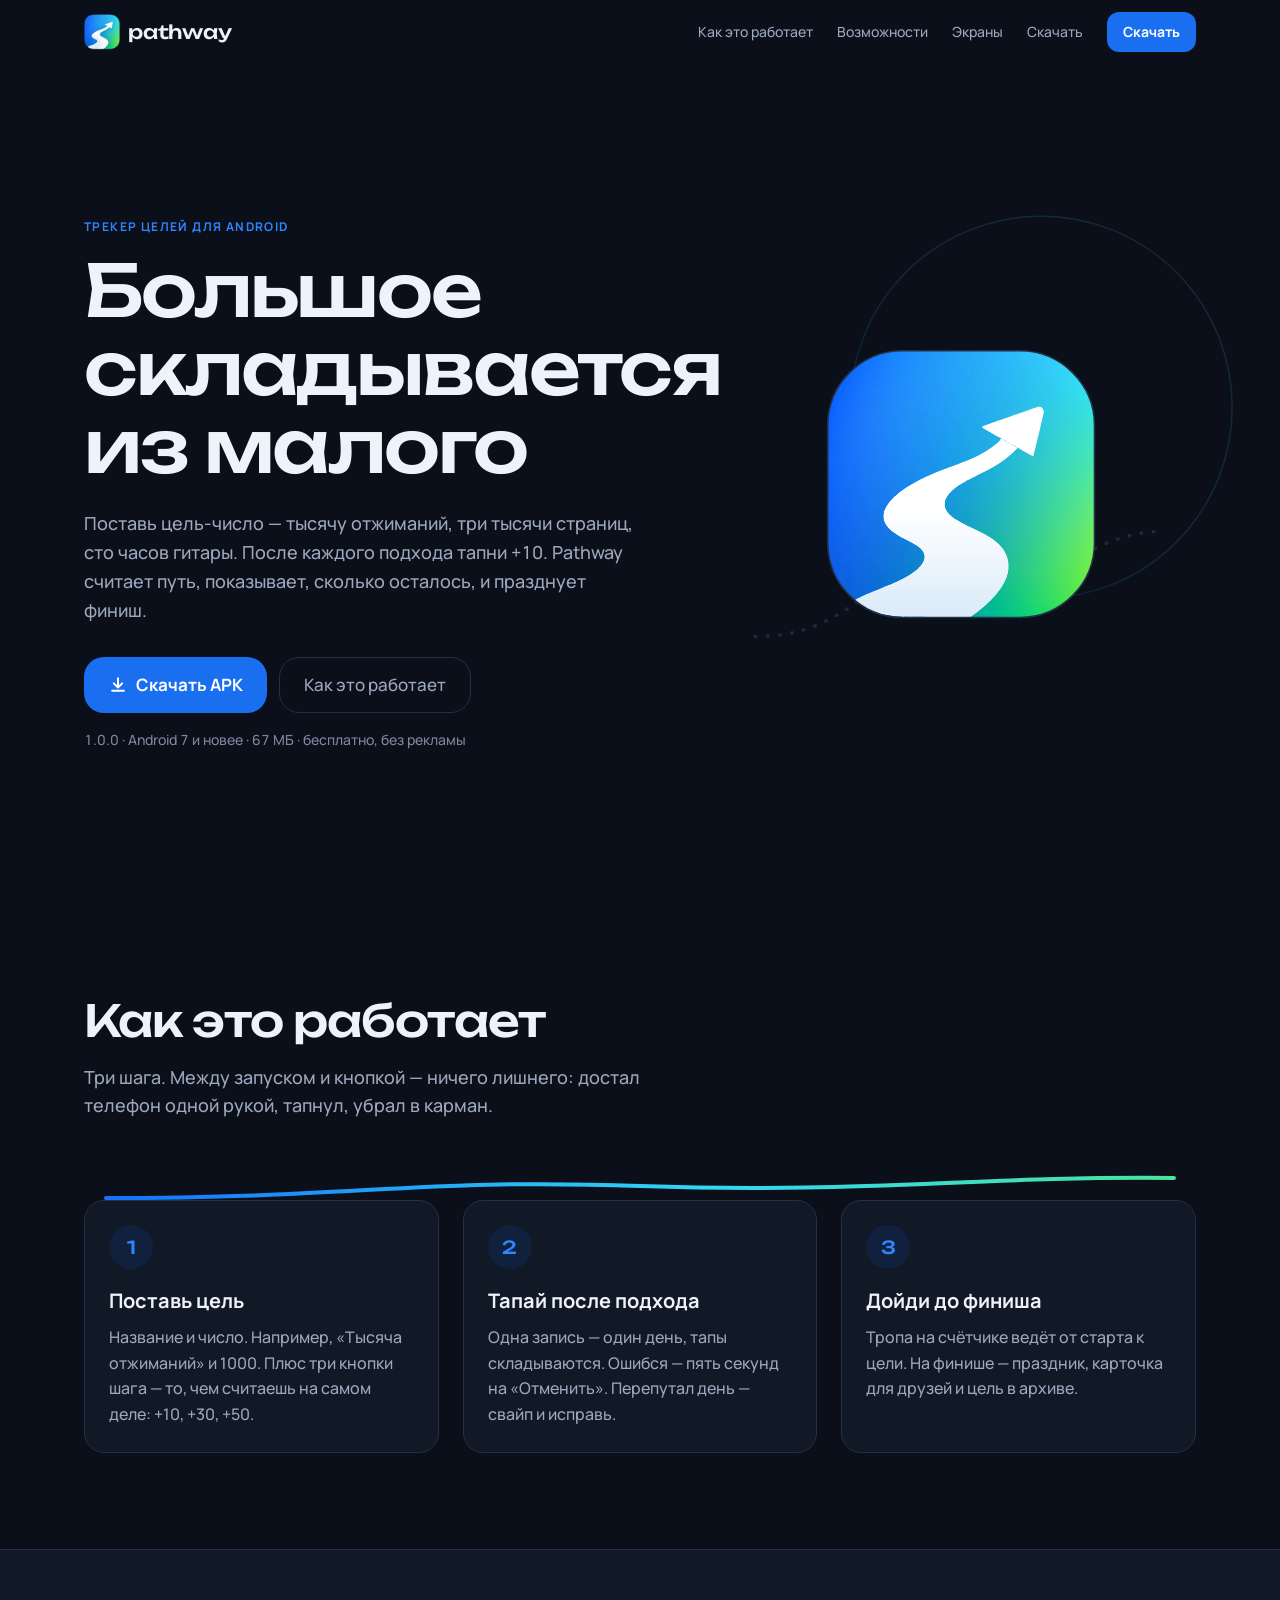
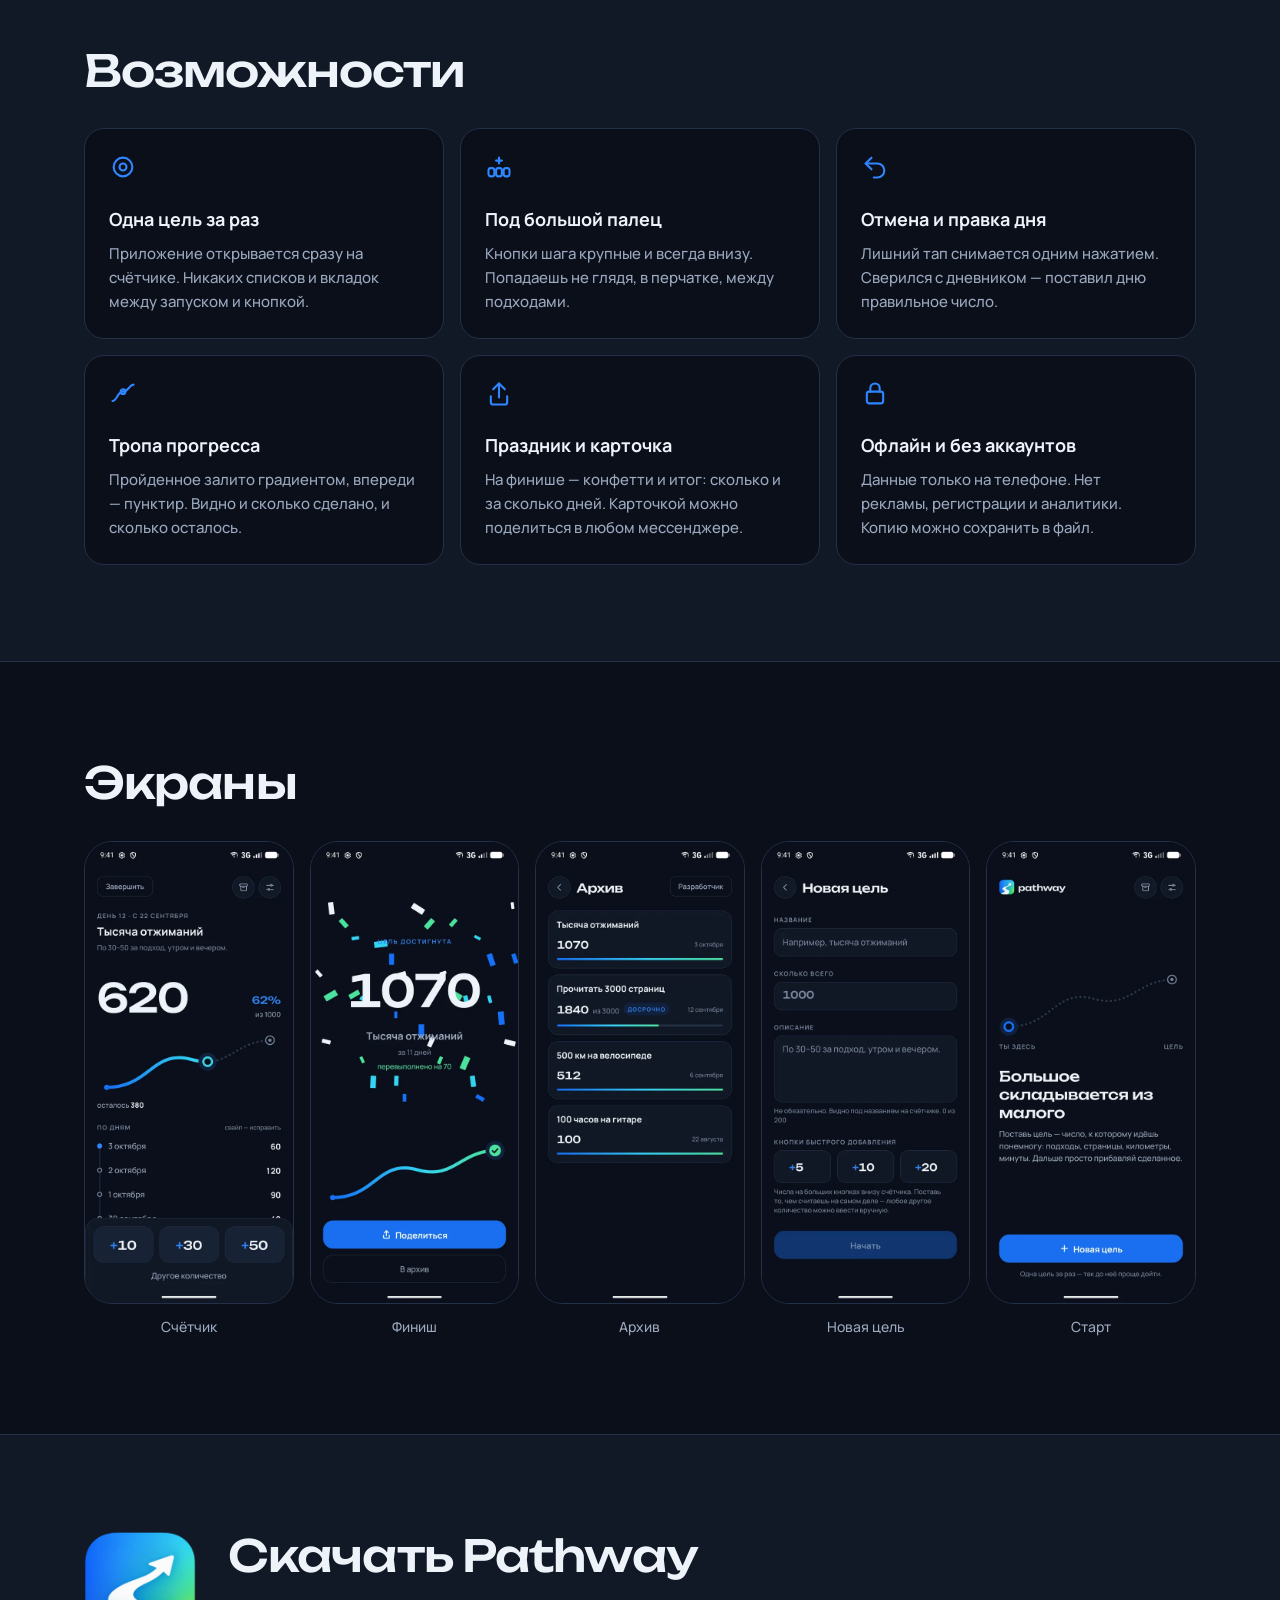
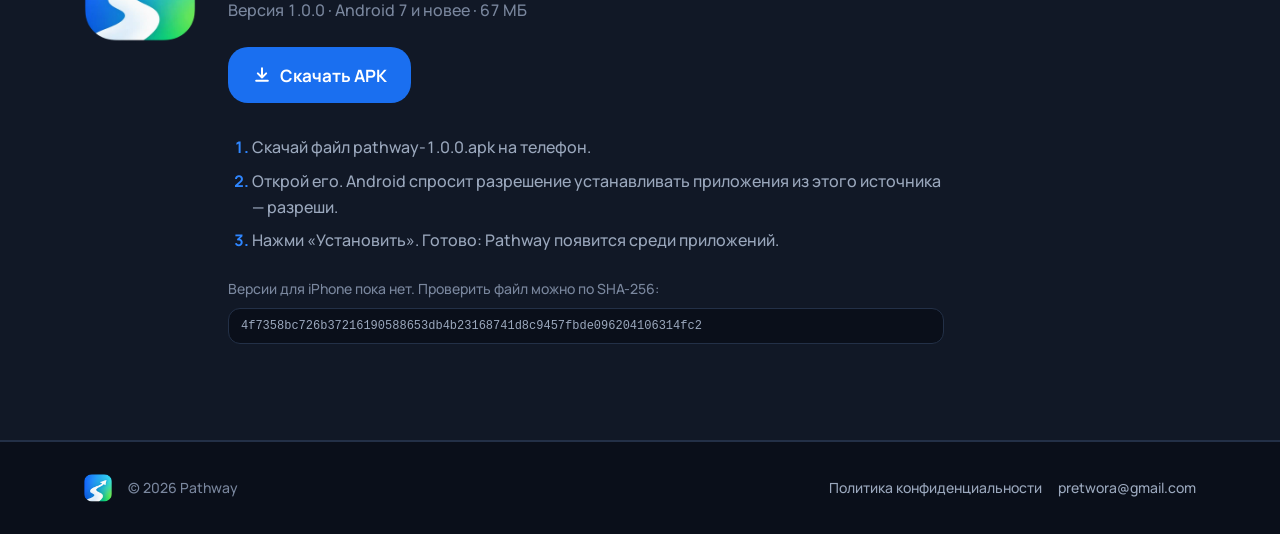
==== index.html @ 086812c8 "Сайт приложения Pathway Одностраничник в стиле приложения (палитра «Фирменная», Unbounded и Manrope)" ====
<!doctype html>
<html lang="ru">
<head>
  <meta charset="utf-8">
  <meta name="viewport" content="width=device-width, initial-scale=1">
  <title>Pathway — трекер целей, к которым идут по чуть-чуть</title>
  <meta name="description" content="Pathway — бесплатное приложение для Android: ставишь цель-число, после каждого подхода тапаешь +10, приложение считает путь и празднует финиш. Без рекламы, аккаунтов и интернета.">
  <meta name="theme-color" content="#0A0F1A">
  <link rel="icon" href="assets/img/favicon-32.png" sizes="32x32">
  <link rel="apple-touch-icon" href="assets/img/apple-touch-icon.png">
  <link rel="stylesheet" href="assets/css/style.css?v=1">
  <meta property="og:title" content="Pathway — большое складывается из малого">
  <meta property="og:description" content="Трекер целей для Android: тысяча отжиманий, три тысячи страниц, сто часов гитары. Тапаешь после каждого подхода — приложение ведёт к финишу.">
  <meta property="og:type" content="website">
  <meta property="og:image" content="https://pretwora.github.io/pathway-web/assets/img/og.png">
  <meta name="twitter:card" content="summary_large_image">
</head>
<body>

<header class="header" id="top">
  <div class="header__inner">
    <a class="header__brand" href="#top" aria-label="Pathway — в начало">
      <img src="assets/img/logo-96.png" alt="" width="36" height="36">
      <span class="header__name">pathway</span>
    </a>
    <nav class="header__nav" id="nav">
      <a href="#how">Как это работает</a>
      <a href="#features">Возможности</a>
      <a href="#screens">Экраны</a>
      <a href="#download">Скачать</a>
    </nav>
    <a class="btn btn--primary btn--small header__cta" href="#download">Скачать</a>
    <button class="header__burger" id="burger" type="button" aria-label="Открыть меню" aria-expanded="false" aria-controls="nav">
      <span></span><span></span><span></span>
    </button>
  </div>
</header>

<main>

  <section class="hero">
    <div class="container hero__inner">
      <div class="hero__text">
        <p class="eyebrow cascade">Трекер целей для Android</p>
        <h1 class="hero__title cascade">Большое складывается из малого</h1>
        <p class="hero__lead cascade">Поставь цель-число — тысячу отжиманий, три тысячи страниц, сто часов гитары.
          После каждого подхода тапни <span class="num">+10</span>. Pathway считает путь, показывает,
          сколько осталось, и празднует финиш.</p>
        <div class="hero__actions cascade">
          <a class="btn btn--primary" href="downloads/pathway-1.0.0.apk" download>
            <svg width="20" height="20" viewBox="0 0 24 24" aria-hidden="true"><path d="M12 4v11M7 10l5 5 5-5M5 19h14"/></svg>
            Скачать APK
          </a>
          <a class="btn btn--ghost" href="#how">Как это работает</a>
        </div>
        <p class="hero__meta cascade num">1.0.0 · Android 7 и новее · 67 МБ · бесплатно, без рекламы</p>
      </div>

      <div class="hero__visual" aria-hidden="true">
        <svg class="logo-anim" id="logoAnim" viewBox="-220 -220 1440 1440">
          <defs>
            <clipPath id="la-tile"><rect width="1000" height="1000" rx="280"/></clipPath>
            <clipPath id="la-flood"><circle id="la-floodc" cx="800" cy="212" r="0"/></clipPath>
            <linearGradient id="la-shade" x1="0" y1="600" x2="0" y2="1000" gradientUnits="userSpaceOnUse">
              <stop offset="0" stop-color="#FFFFFF"/><stop offset="1" stop-color="#D9EAF9"/>
            </linearGradient>
            <linearGradient id="la-ring" x1="0" y1="1" x2="1" y2="0">
              <stop offset="0" stop-color="#1471FD"/><stop offset=".55" stop-color="#30D6F4"/><stop offset="1" stop-color="#4BE39D"/>
            </linearGradient>
            <mask id="la-reveal" maskUnits="userSpaceOnUse" x="0" y="0" width="1000" height="1000"><g id="la-bands"></g></mask>
          </defs>
          <circle id="la-ringc" cx="800" cy="212" r="0" fill="none" stroke="url(#la-ring)" stroke-width="10" opacity="0"/>
          <g id="la-tileg">
            <g clip-path="url(#la-tile)">
              <rect width="1000" height="1000" fill="#111826"/>
              <image href="assets/img/tile-bg.webp" width="1000" height="1000" clip-path="url(#la-flood)" preserveAspectRatio="none"/>
              <path id="la-road" fill="url(#la-shade)" mask="url(#la-reveal)"/>
              <g id="la-arrow" opacity="0"><path id="la-arrowp" fill="#FFFFFF"/></g>
            </g>
            <rect id="la-border" width="1000" height="1000" rx="280" fill="none" stroke="#233047" stroke-width="6"/>
          </g>
        </svg>
        <svg class="hero__trail" viewBox="0 0 342 128" preserveAspectRatio="none">
          <defs>
            <linearGradient id="ht-grad" gradientUnits="userSpaceOnUse" x1="18" y1="108" x2="322" y2="20">
              <stop offset="0" stop-color="#1471FD"/><stop offset=".55" stop-color="#30D6F4"/><stop offset="1" stop-color="#4BE39D"/>
            </linearGradient>
          </defs>
          <path d="M18 108C98 108 104 36 176 56C244 75 256 22 322 20" class="trail-dots"/>
        </svg>
      </div>
    </div>
  </section>

  <section class="section" id="how">
    <div class="container">
      <h2 class="section__title reveal">Как это работает</h2>
      <p class="section__lead reveal">Три шага. Между запуском и кнопкой — ничего лишнего: достал телефон одной рукой, тапнул, убрал в карман.</p>
      <div class="steps">
        <svg class="steps__trail" viewBox="0 0 1000 40" preserveAspectRatio="none" aria-hidden="true">
          <defs>
            <linearGradient id="st-grad" x1="0" y1="0" x2="1" y2="0">
              <stop offset="0" stop-color="#1471FD"/><stop offset=".55" stop-color="#30D6F4"/><stop offset="1" stop-color="#4BE39D"/>
            </linearGradient>
          </defs>
          <path class="steps__dots" d="M20 30 C 250 30, 300 10, 500 18 S 800 8, 980 10"/>
          <path class="steps__line" id="stepsLine" d="M20 30 C 250 30, 300 10, 500 18 S 800 8, 980 10" pathLength="100"/>
        </svg>
        <article class="step reveal">
          <span class="step__num num">1</span>
          <h3>Поставь цель</h3>
          <p>Название и число. Например, «Тысяча отжиманий» и 1000. Плюс три кнопки шага — то, чем считаешь на самом деле: +10, +30, +50.</p>
        </article>
        <article class="step reveal">
          <span class="step__num num">2</span>
          <h3>Тапай после подхода</h3>
          <p>Одна запись — один день, тапы складываются. Ошибся — пять секунд на «Отменить». Перепутал день — свайп и исправь.</p>
        </article>
        <article class="step reveal">
          <span class="step__num num">3</span>
          <h3>Дойди до финиша</h3>
          <p>Тропа на счётчике ведёт от старта к цели. На финише — праздник, карточка для друзей и цель в архиве.</p>
        </article>
      </div>
    </div>
  </section>

  <section class="section section--surface" id="features">
    <div class="container">
      <h2 class="section__title reveal">Возможности</h2>
      <div class="features">
        <article class="feature reveal">
          <svg viewBox="0 0 24 24" aria-hidden="true"><circle cx="12" cy="12" r="8"/><circle cx="12" cy="12" r="3"/></svg>
          <h3>Одна цель за раз</h3>
          <p>Приложение открывается сразу на счётчике. Никаких списков и вкладок между запуском и кнопкой.</p>
        </article>
        <article class="feature reveal">
          <svg viewBox="0 0 24 24" aria-hidden="true"><rect x="3" y="13" width="5" height="7" rx="2"/><rect x="9.5" y="13" width="5" height="7" rx="2"/><rect x="16" y="13" width="5" height="7" rx="2"/><path d="M12 4v5M9.5 6.5h5"/></svg>
          <h3>Под большой палец</h3>
          <p>Кнопки шага крупные и всегда внизу. Попадаешь не глядя, в перчатке, между подходами.</p>
        </article>
        <article class="feature reveal">
          <svg viewBox="0 0 24 24" aria-hidden="true"><path d="M9 14L4 9l5-5"/><path d="M4 9h10a6 6 0 0 1 0 12h-3"/></svg>
          <h3>Отмена и правка дня</h3>
          <p>Лишний тап снимается одним нажатием. Сверился с дневником — поставил дню правильное число.</p>
        </article>
        <article class="feature reveal">
          <svg viewBox="0 0 24 24" aria-hidden="true"><path d="M3 18c4 0 4-8 9-8s5-6 9-6"/><circle cx="12" cy="10" r="2"/></svg>
          <h3>Тропа прогресса</h3>
          <p>Пройденное залито градиентом, впереди — пунктир. Видно и сколько сделано, и сколько осталось.</p>
        </article>
        <article class="feature reveal">
          <svg viewBox="0 0 24 24" aria-hidden="true"><path d="M12 3v12"/><path d="M7 8l5-5 5 5"/><path d="M5 14v5a2 2 0 0 0 2 2h10a2 2 0 0 0 2-2v-5"/></svg>
          <h3>Праздник и карточка</h3>
          <p>На финише — конфетти и итог: сколько и за сколько дней. Карточкой можно поделиться в любом мессенджере.</p>
        </article>
        <article class="feature reveal">
          <svg viewBox="0 0 24 24" aria-hidden="true"><rect x="5" y="10" width="14" height="10" rx="2"/><path d="M8 10V7a4 4 0 0 1 8 0v3"/></svg>
          <h3>Офлайн и без аккаунтов</h3>
          <p>Данные только на телефоне. Нет рекламы, регистрации и аналитики. Копию можно сохранить в файл.</p>
        </article>
      </div>
    </div>
  </section>

  <section class="section" id="screens">
    <div class="container">
      <h2 class="section__title reveal">Экраны</h2>
      <div class="screens">
        <figure class="screen reveal">
          <img src="assets/img/screen-counter.webp" alt="Счётчик: 620 из 1000, тропа прогресса, кнопки +10, +30, +50" width="360" height="800" loading="lazy">
          <figcaption>Счётчик</figcaption>
        </figure>
        <figure class="screen reveal">
          <img src="assets/img/screen-win.webp" alt="Экран победы: цель достигнута, 1070, перевыполнено на 70" width="360" height="800" loading="lazy">
          <figcaption>Финиш</figcaption>
        </figure>
        <figure class="screen reveal">
          <img src="assets/img/screen-archive.webp" alt="Архив закрытых целей с результатами" width="360" height="800" loading="lazy">
          <figcaption>Архив</figcaption>
        </figure>
        <figure class="screen reveal">
          <img src="assets/img/screen-new.webp" alt="Форма новой цели: название, число, описание, кнопки шага" width="360" height="800" loading="lazy">
          <figcaption>Новая цель</figcaption>
        </figure>
        <figure class="screen reveal">
          <img src="assets/img/screen-home.webp" alt="Старт: пустая тропа и кнопка «Новая цель»" width="360" height="800" loading="lazy">
          <figcaption>Старт</figcaption>
        </figure>
      </div>
    </div>
  </section>

  <section class="section section--surface" id="download">
    <div class="container">
      <div class="download reveal">
        <img class="download__logo" src="assets/img/logo-256.webp" alt="Логотип Pathway" width="112" height="112">
        <div class="download__body">
          <h2 class="section__title">Скачать Pathway</h2>
          <p class="download__meta num">Версия 1.0.0 · Android 7 и новее · 67 МБ</p>
          <a class="btn btn--primary" href="downloads/pathway-1.0.0.apk" download>
            <svg width="20" height="20" viewBox="0 0 24 24" aria-hidden="true"><path d="M12 4v11M7 10l5 5 5-5M5 19h14"/></svg>
            Скачать APK
          </a>
          <ol class="install">
            <li>Скачай файл <span class="num">pathway-1.0.0.apk</span> на телефон.</li>
            <li>Открой его. Android спросит разрешение устанавливать приложения из этого источника — разреши.</li>
            <li>Нажми «Установить». Готово: Pathway появится среди приложений.</li>
          </ol>
          <p class="download__note">Версии для iPhone пока нет. Проверить файл можно по SHA-256:
            <code class="num">4f7358bc726b37216190588653db4b23168741d8c9457fbde096204106314fc2</code></p>
        </div>
      </div>
    </div>
  </section>

</main>

<footer class="footer">
  <div class="container footer__inner">
    <img src="assets/img/logo-96.png" alt="" width="28" height="28">
    <span>© 2026 Pathway</span>
    <a href="privacy.html">Политика конфиденциальности</a>
    <a href="mailto:pretwora@gmail.com">pretwora@gmail.com</a>
  </div>
</footer>

<script src="assets/js/logo-data.js?v=1" defer></script>
<script src="assets/js/main.js?v=1" defer></script>
</body>
</html>
---- assets/css/style.css ----
/* Pathway — сайт приложения. Токены из дизайн-системы приложения (палитра
   «Фирменная»): тёмная тема всегда, никаких box-shadow, глубина — границами
   и яркостью поверхностей. Градиент логотипа — только на тропе. */

@font-face { font-family: 'Manrope'; src: url('../fonts/Manrope_400Regular.woff2') format('woff2'); font-weight: 400; font-display: swap; }
@font-face { font-family: 'Manrope'; src: url('../fonts/Manrope_500Medium.woff2') format('woff2'); font-weight: 500; font-display: swap; }
@font-face { font-family: 'Manrope'; src: url('../fonts/Manrope_700Bold.woff2') format('woff2'); font-weight: 700; font-display: swap; }
@font-face { font-family: 'Unbounded'; src: url('../fonts/Unbounded_500Medium.woff2') format('woff2'); font-weight: 500; font-display: swap; }

:root {
  --bg: #0A0F1A;
  --surface: #111826;
  --surface-raised: #172134;
  --border: #233047;
  --text: #EEF3FA;
  --text-secondary: #9BA8BD;
  --text-tertiary: #7A879E;
  --accent: #2F86FF;
  --accent-fill: #1A6FF0;
  --accent-fill-pressed: #155CC8;
  --accent-muted: #10213D;
  --trail-dots: #2E3B53;
  --trail: linear-gradient(90deg, #1471FD, #30D6F4 55%, #4BE39D);

  --s-1: 4px; --s-2: 8px; --s-3: 12px; --s-4: 16px;
  --s-5: 24px; --s-6: 32px; --s-7: 48px; --s-8: 64px; --s-9: 96px;
  --r-s: 12px; --r-m: 16px; --r-l: 20px; --r-xl: 28px;

  --display: 'Unbounded', system-ui, sans-serif;
  --body: 'Manrope', system-ui, sans-serif;
  --ease: cubic-bezier(0.25, 0.46, 0.45, 0.94);
  --t-fast: 80ms; --t-base: 200ms; --t-slow: 400ms;
}

* { margin: 0; padding: 0; box-sizing: border-box; }
html { scroll-behavior: smooth; scroll-padding-top: 72px; }
body {
  background: var(--bg);
  color: var(--text);
  font: 500 16px/1.6 var(--body);
  -webkit-font-smoothing: antialiased;
}
img { display: block; max-width: 100%; height: auto; }
a { color: inherit; text-decoration: none; }
.num { font-variant-numeric: tabular-nums; }
.container { max-width: 1160px; margin: 0 auto; padding: 0 var(--s-5); }

/* ---------- Кнопки ---------- */
.btn {
  display: inline-flex; align-items: center; justify-content: center; gap: var(--s-2);
  height: 56px; padding: 0 var(--s-5);
  border-radius: var(--r-l);
  font: 700 17px/1 var(--body);
  transition: background var(--t-base) var(--ease), transform var(--t-fast) var(--ease), color var(--t-base) var(--ease);
}
.btn svg { fill: none; stroke: currentColor; stroke-width: 2.4; stroke-linecap: round; stroke-linejoin: round; }
.btn:active { transform: scale(0.96); }
.btn--primary { background: var(--accent-fill); color: #FFFFFF; }
.btn--primary:hover { background: var(--accent-fill-pressed); }
.btn--ghost { border: 1px solid var(--border); color: var(--text-secondary); font-weight: 500; }
.btn--ghost:hover { background: var(--surface); color: var(--text); }
.btn--small { height: 40px; padding: 0 var(--s-4); border-radius: var(--r-s); font-size: 14px; }
.btn:focus-visible, a:focus-visible, button:focus-visible { outline: 2px solid var(--accent); outline-offset: 3px; }

/* ---------- Шапка ---------- */
.header {
  position: fixed; inset: 0 0 auto 0; z-index: 20;
  border-bottom: 1px solid transparent;
  transition: background var(--t-base) var(--ease), border-color var(--t-base) var(--ease);
}
.header.is-scrolled, .header.is-open {
  background: rgba(10, 15, 26, 0.9);
  backdrop-filter: blur(12px);
  border-bottom-color: var(--border);
}
.header__inner {
  max-width: 1160px; margin: 0 auto;
  padding: var(--s-3) var(--s-5);
  display: flex; align-items: center; gap: var(--s-5);
}
.header__brand { display: flex; align-items: center; gap: var(--s-2); margin-right: auto; }
.header__name { font: 500 19px/1 var(--display); letter-spacing: -0.2px; }
.header__nav { display: flex; gap: var(--s-5); }
.header__nav a { color: var(--text-secondary); font-size: 14px; transition: color var(--t-base) var(--ease); }
.header__nav a:hover { color: var(--text); }
.header__burger {
  display: none; flex-direction: column; gap: 5px;
  width: 44px; height: 44px; align-items: center; justify-content: center;
  background: var(--surface); border: 1px solid var(--border); border-radius: 50%;
  cursor: pointer;
}
.header__burger span { width: 18px; height: 2px; background: var(--text); border-radius: 1px; }

/* ---------- Hero ---------- */
.hero { padding: 132px 0 var(--s-8); overflow: hidden; }
.hero__inner {
  display: grid; grid-template-columns: 1.1fr 0.9fr; gap: var(--s-7); align-items: center;
  min-height: calc(100svh - 196px);
}
.eyebrow {
  font-size: 12px; font-weight: 700; letter-spacing: 1.4px; text-transform: uppercase;
  color: var(--accent); margin-bottom: var(--s-4);
}
.hero__title {
  font: 500 clamp(38px, 6vw, 72px)/1.08 var(--display);
  letter-spacing: -0.03em;
  margin-bottom: var(--s-5);
}
.hero__lead { max-width: 560px; color: var(--text-secondary); font-size: 18px; margin-bottom: var(--s-6); }
.hero__actions { display: flex; gap: var(--s-3); flex-wrap: wrap; margin-bottom: var(--s-4); }
.hero__meta { color: var(--text-tertiary); font-size: 14px; }

.hero__visual { position: relative; display: flex; justify-content: center; }
.logo-anim { width: min(420px, 100%); height: auto; overflow: visible; position: relative; z-index: 1; }
.hero__trail {
  position: absolute; left: -10%; right: -10%; bottom: 4%; width: 120%; height: 40%;
  opacity: 0.6; z-index: 0;
}
.trail-dots { fill: none; stroke: var(--trail-dots); stroke-width: 3; stroke-linecap: round; stroke-dasharray: 0.1 9; }

@media (prefers-reduced-motion: no-preference) {
  .cascade { opacity: 0; transform: translateY(16px); animation: cascade-in 600ms var(--ease) forwards; }
  .cascade:nth-child(2) { animation-delay: 100ms; }
  .cascade:nth-child(3) { animation-delay: 200ms; }
  .cascade:nth-child(4) { animation-delay: 300ms; }
  .cascade:nth-child(5) { animation-delay: 400ms; }
  .reveal { opacity: 0; transform: translateY(16px); transition: opacity var(--t-slow) var(--ease), transform var(--t-slow) var(--ease); }
  .reveal.is-visible { opacity: 1; transform: none; }
}
@keyframes cascade-in { to { opacity: 1; transform: none; } }

/* ---------- Секции ---------- */
.section { padding: var(--s-9) 0; }
.section--surface { background: var(--surface); border-top: 1px solid var(--border); border-bottom: 1px solid var(--border); }
.section__title {
  font: 500 clamp(28px, 4vw, 44px)/1.15 var(--display);
  letter-spacing: -0.02em;
  margin-bottom: var(--s-4);
}
.section__lead { color: var(--text-secondary); font-size: 18px; max-width: 620px; margin-bottom: var(--s-7); }

/* ---------- Шаги ---------- */
.steps { position: relative; display: grid; grid-template-columns: repeat(3, 1fr); gap: var(--s-5); padding-top: var(--s-6); }
.steps__trail { position: absolute; top: 0; left: 0; width: 100%; height: 40px; overflow: visible; }
/* Без vector-effect: с ним браузер считает штрих в пикселях экрана, а не в
   pathLength, и анимация прорисовки съезжает. */
.steps__dots { fill: none; stroke: var(--trail-dots); stroke-width: 4; stroke-linecap: round; stroke-dasharray: 0.1 14; }
.steps__line {
  fill: none; stroke: url(#st-grad); stroke-width: 4; stroke-linecap: round;
  stroke-dasharray: 100 100; stroke-dashoffset: 100;
  transition: stroke-dashoffset 1400ms var(--ease);
}
.steps.is-drawn .steps__line { stroke-dashoffset: 0; }
.step {
  background: var(--surface); border: 1px solid var(--border); border-radius: var(--r-l);
  padding: var(--s-5);
}
.step__num {
  display: inline-flex; align-items: center; justify-content: center;
  width: 44px; height: 44px; border-radius: 50%;
  background: var(--accent-muted); color: var(--accent);
  font: 500 18px/1 var(--display);
  margin-bottom: var(--s-4);
}
.step h3 { font-size: 20px; font-weight: 700; margin-bottom: var(--s-2); }
.step p { color: var(--text-secondary); }

/* ---------- Возможности ---------- */
.features { display: grid; grid-template-columns: repeat(3, 1fr); gap: var(--s-4); margin-top: var(--s-6); }
.feature {
  background: var(--bg); border: 1px solid var(--border); border-radius: var(--r-l);
  padding: var(--s-5);
}
.feature svg {
  width: 28px; height: 28px; margin-bottom: var(--s-4);
  fill: none; stroke: var(--accent); stroke-width: 1.8; stroke-linecap: round; stroke-linejoin: round;
}
.feature h3 { font-size: 18px; font-weight: 700; margin-bottom: var(--s-2); }
.feature p { color: var(--text-secondary); font-size: 15px; }

/* ---------- Экраны ---------- */
.screens {
  display: grid; grid-template-columns: repeat(5, 1fr); gap: var(--s-4);
  margin-top: var(--s-6);
}
.screen img {
  width: 100%; border-radius: var(--r-xl);
  border: 1px solid var(--border);
  background: var(--surface);
}
.screen figcaption { margin-top: var(--s-3); text-align: center; color: var(--text-secondary); font-size: 14px; }

/* ---------- Скачать ---------- */
.download { display: grid; grid-template-columns: auto 1fr; gap: var(--s-6); align-items: start; max-width: 860px; }
.download__logo { width: 112px; height: 112px; }
.download__meta { color: var(--text-tertiary); margin-bottom: var(--s-5); }
.install {
  margin: var(--s-6) 0 var(--s-5); padding-left: var(--s-5);
  color: var(--text-secondary);
  display: grid; gap: var(--s-2);
}
.install li::marker { color: var(--accent); font-weight: 700; }
.download__note { color: var(--text-tertiary); font-size: 14px; }
.download__note code {
  display: block; margin-top: var(--s-2);
  font: 500 12px/1.5 ui-monospace, Consolas, monospace;
  color: var(--text-secondary); word-break: break-all;
  background: var(--bg); border: 1px solid var(--border); border-radius: var(--r-s);
  padding: var(--s-2) var(--s-3);
}

/* ---------- Подвал ---------- */
.footer { padding: var(--s-6) 0; border-top: 1px solid var(--border); }
.footer__inner { display: flex; align-items: center; gap: var(--s-4); flex-wrap: wrap; color: var(--text-tertiary); font-size: 14px; }
.footer__inner a { color: var(--text-secondary); transition: color var(--t-base) var(--ease); }
.footer__inner a:hover { color: var(--text); }
.footer__inner span { margin-right: auto; }

/* ---------- Политика ---------- */
.doc { max-width: 720px; padding: 120px var(--s-5) var(--s-8); margin: 0 auto; }
.doc h1 { font: 500 clamp(28px, 4vw, 40px)/1.15 var(--display); letter-spacing: -0.02em; margin-bottom: var(--s-3); }
.doc h2 { font-size: 20px; font-weight: 700; margin: var(--s-6) 0 var(--s-2); }
.doc p, .doc li { color: var(--text-secondary); margin-bottom: var(--s-3); }
.doc ul { padding-left: var(--s-5); }
.doc .updated { color: var(--text-tertiary); font-size: 14px; }
.doc a { color: var(--accent); text-decoration: underline; text-underline-offset: 3px; }

/* ---------- Адаптив ---------- */
@media (max-width: 960px) {
  .hero__inner { grid-template-columns: 1fr; min-height: 0; gap: var(--s-6); }
  .hero__visual { order: -1; }
  .logo-anim { width: min(300px, 80%); }
  .steps, .features { grid-template-columns: 1fr 1fr; }
  .steps__trail { display: none; }
  .screens { grid-template-columns: repeat(5, 62%); overflow-x: auto; scroll-snap-type: x mandatory; padding-bottom: var(--s-3); }
  .screen { scroll-snap-align: start; }
}
@media (max-width: 720px) {
  .header__nav {
    position: absolute; top: 100%; left: 0; right: 0;
    flex-direction: column; gap: 0;
    background: var(--bg); border-bottom: 1px solid var(--border);
    padding: var(--s-2) var(--s-5) var(--s-4);
    display: none;
  }
  .header__nav.is-open { display: flex; }
  .header__nav a { padding: var(--s-3) 0; font-size: 16px; }
  .header__cta { display: none; }
  .header__burger { display: flex; }
  .hero { padding-top: 104px; }
  .steps, .features { grid-template-columns: 1fr; }
  .section { padding: var(--s-8) 0; }
  .download { grid-template-columns: 1fr; }
  .download__logo { width: 88px; height: 88px; }
  .footer__inner span { margin-right: 0; width: 100%; }
}
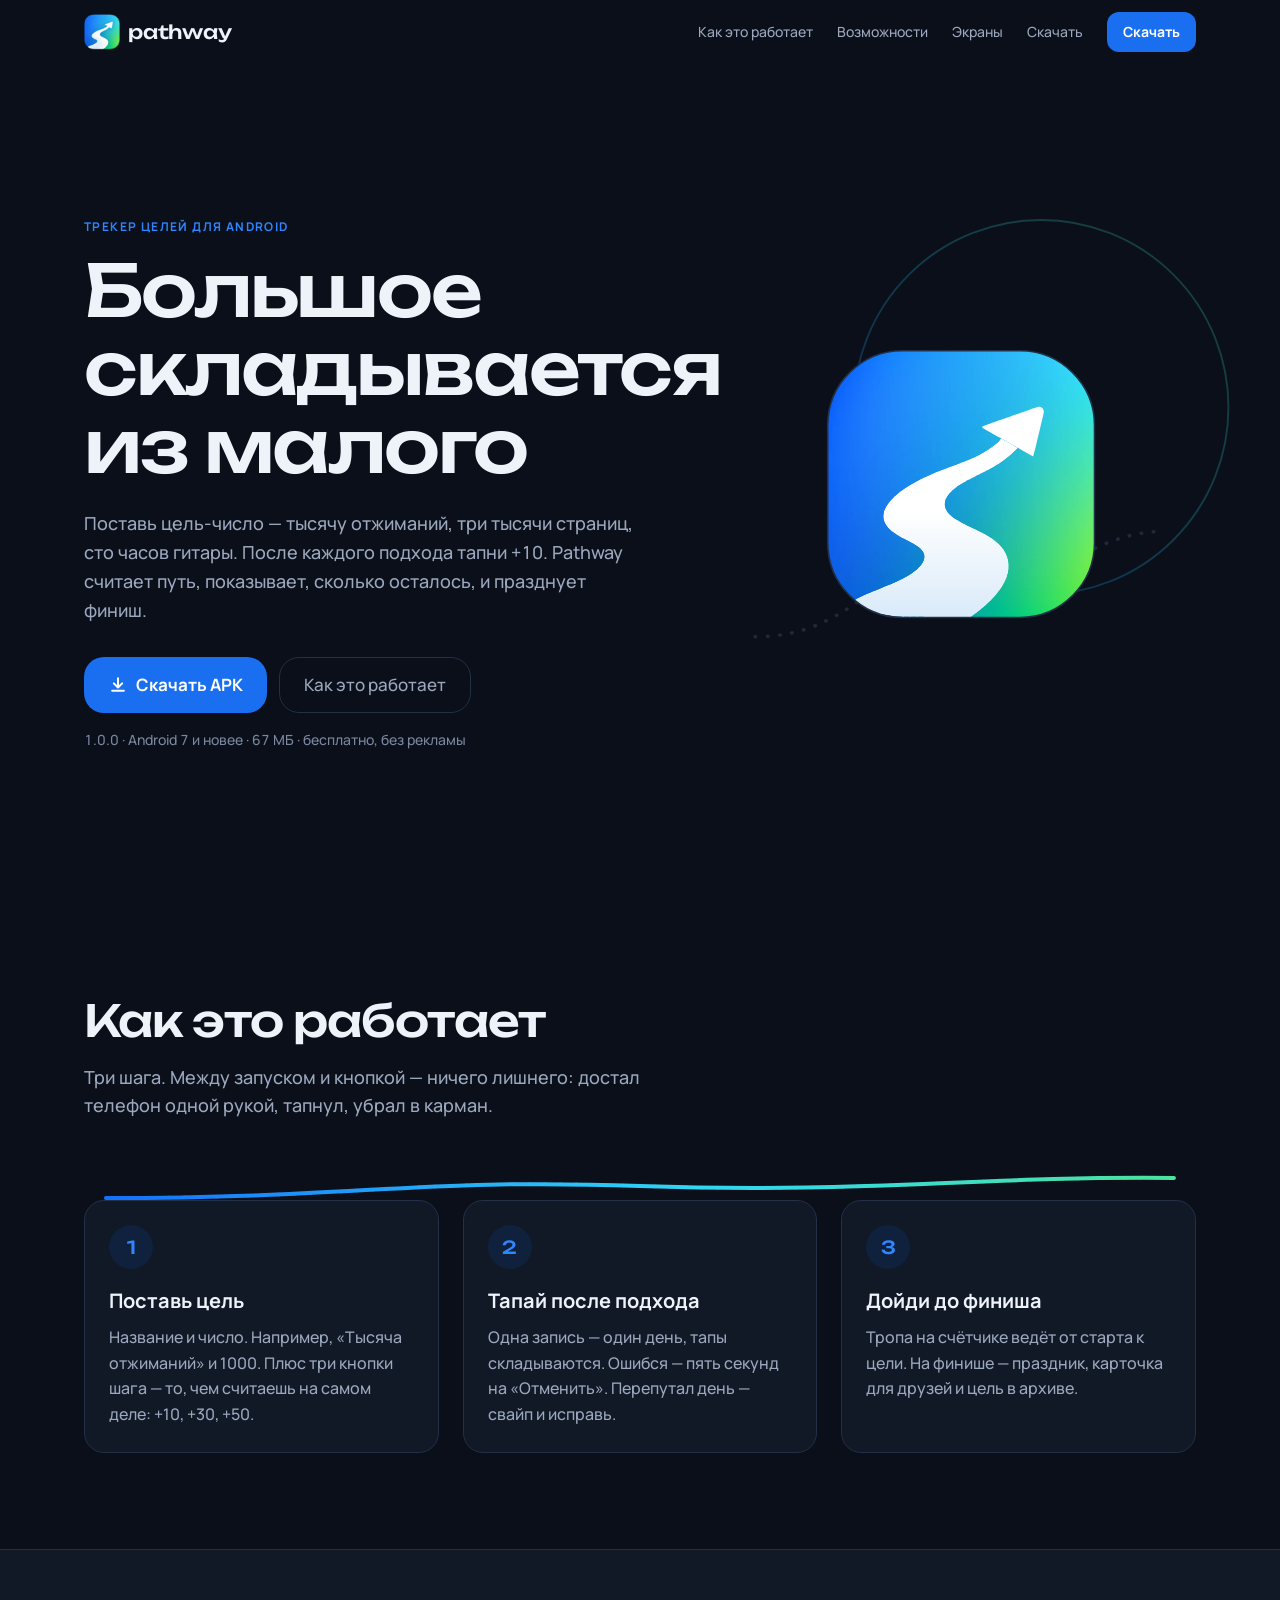
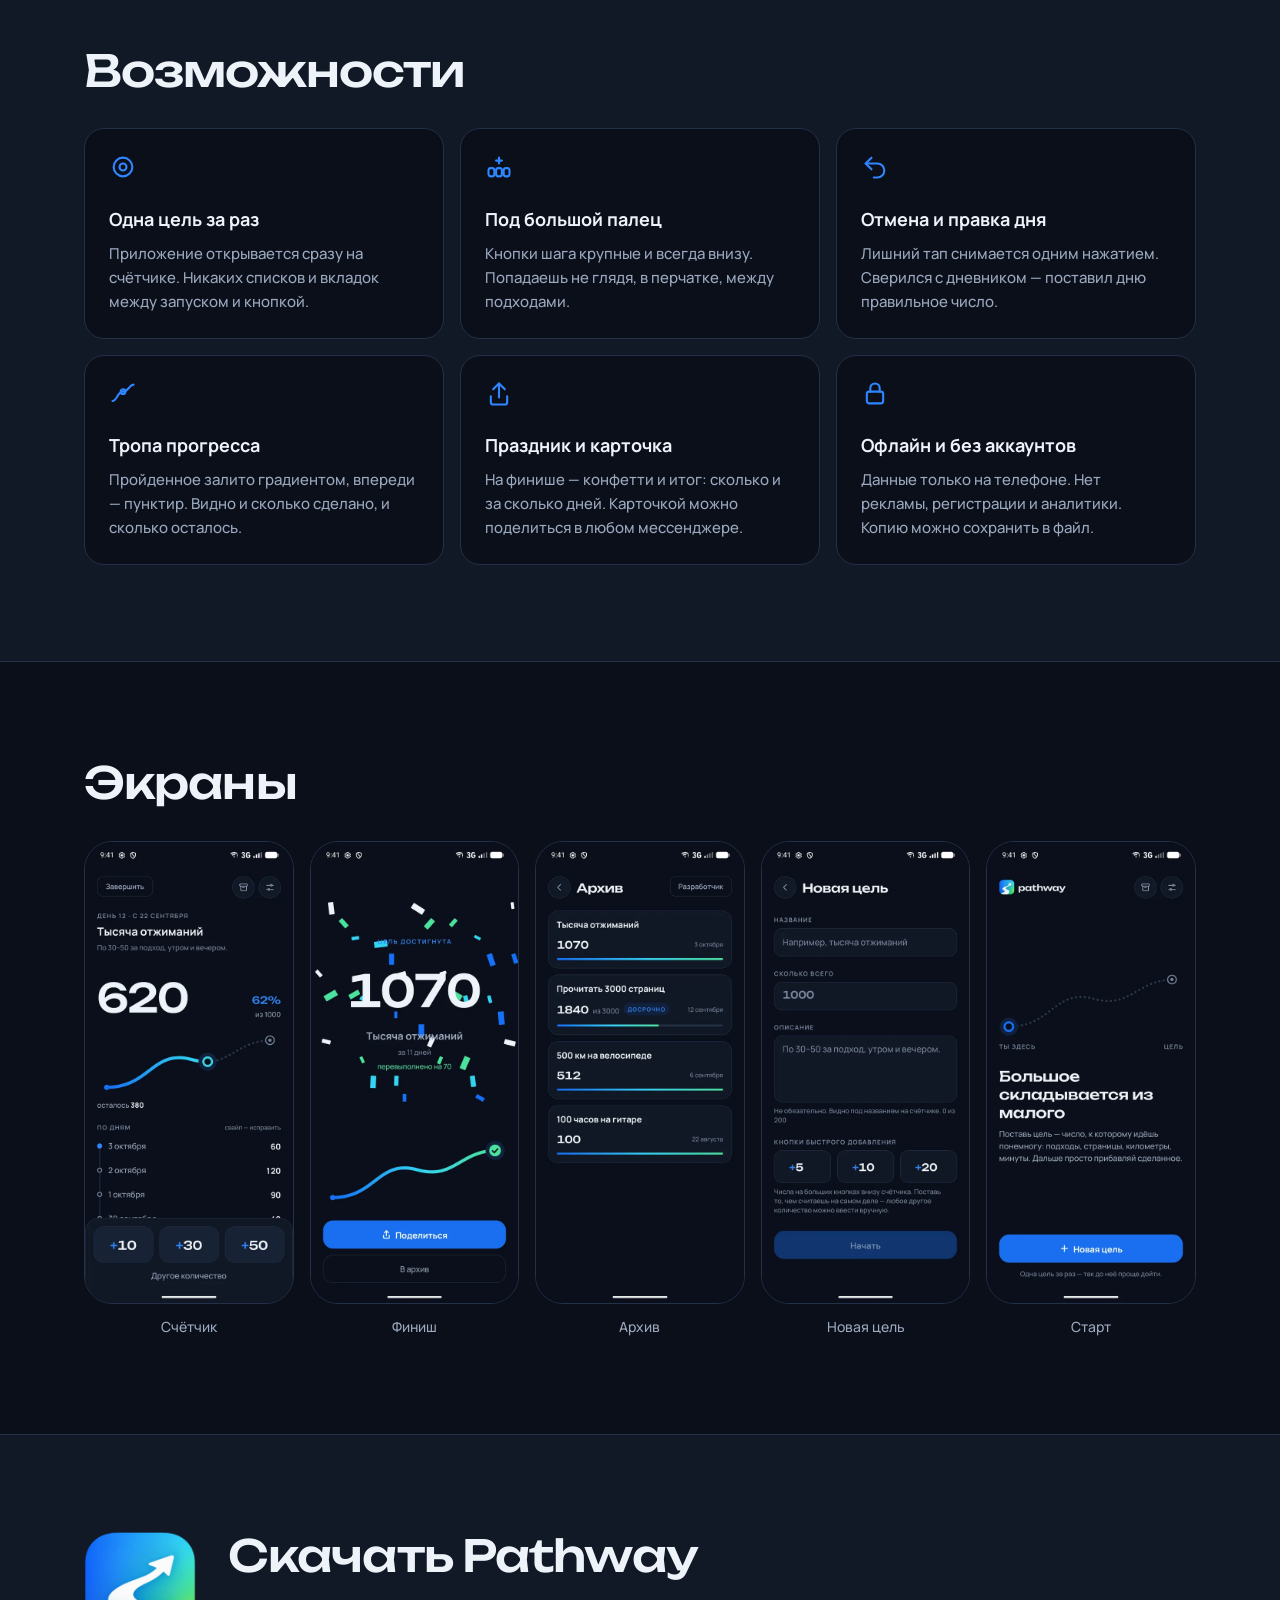
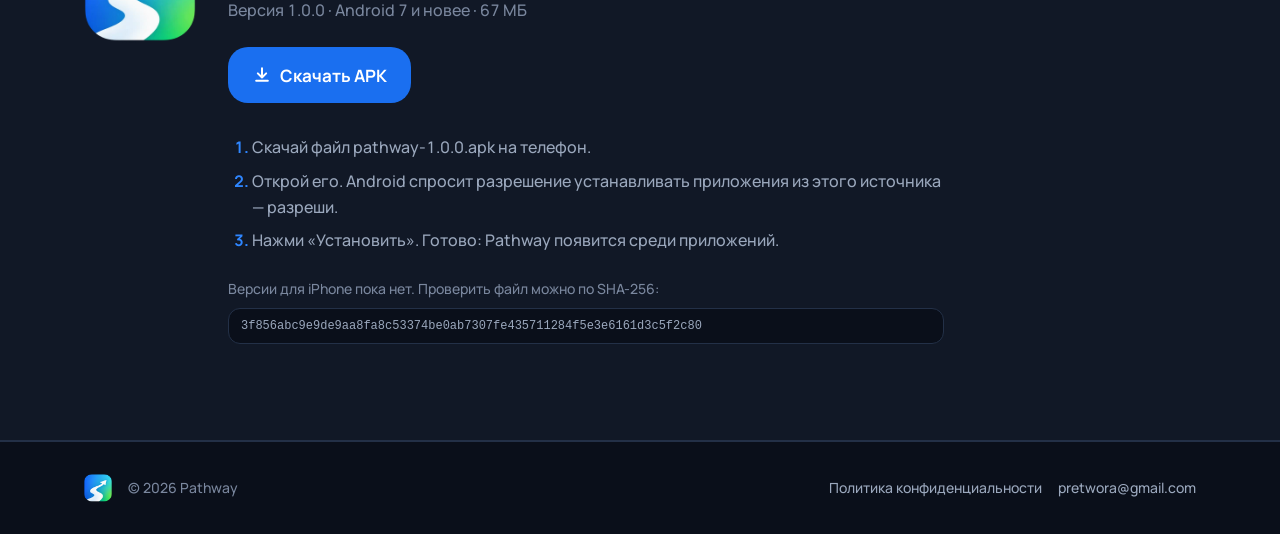
==== commit 3dd19525: "APK 1.0.0 с исправленным счётом дней «За N дней» на экране победы и в архиве теперь совпадает с «Ден" ====
--- a/index.html
+++ b/index.html
@@ -208,7 +208,7 @@
             <li>Нажми «Установить». Готово: Pathway появится среди приложений.</li>
           </ol>
           <p class="download__note">Версии для iPhone пока нет. Проверить файл можно по SHA-256:
-            <code class="num">4f7358bc726b37216190588653db4b23168741d8c9457fbde096204106314fc2</code></p>
+            <code class="num">3f856abc9e9de9aa8fa8c53374be0ab7307fe435711284f5e3e6161d3c5f2c80</code></p>
         </div>
       </div>
     </div>
